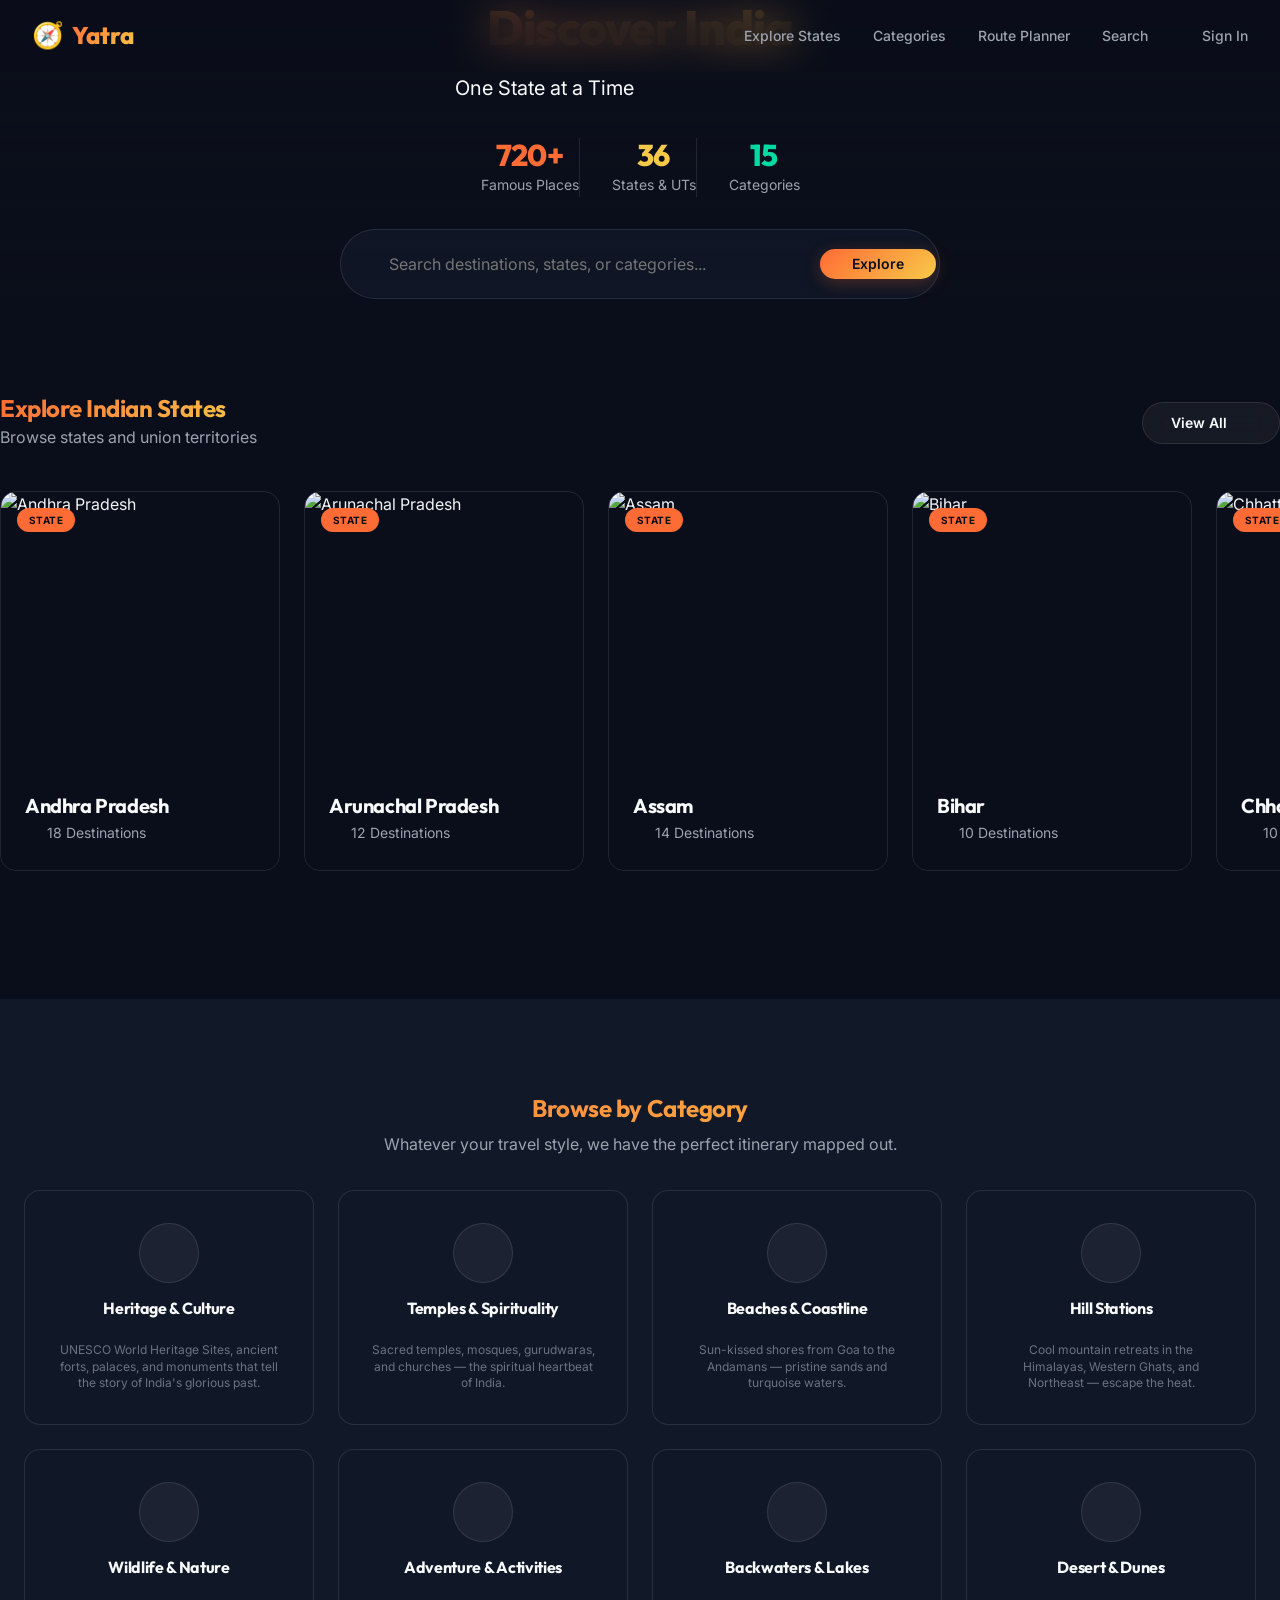
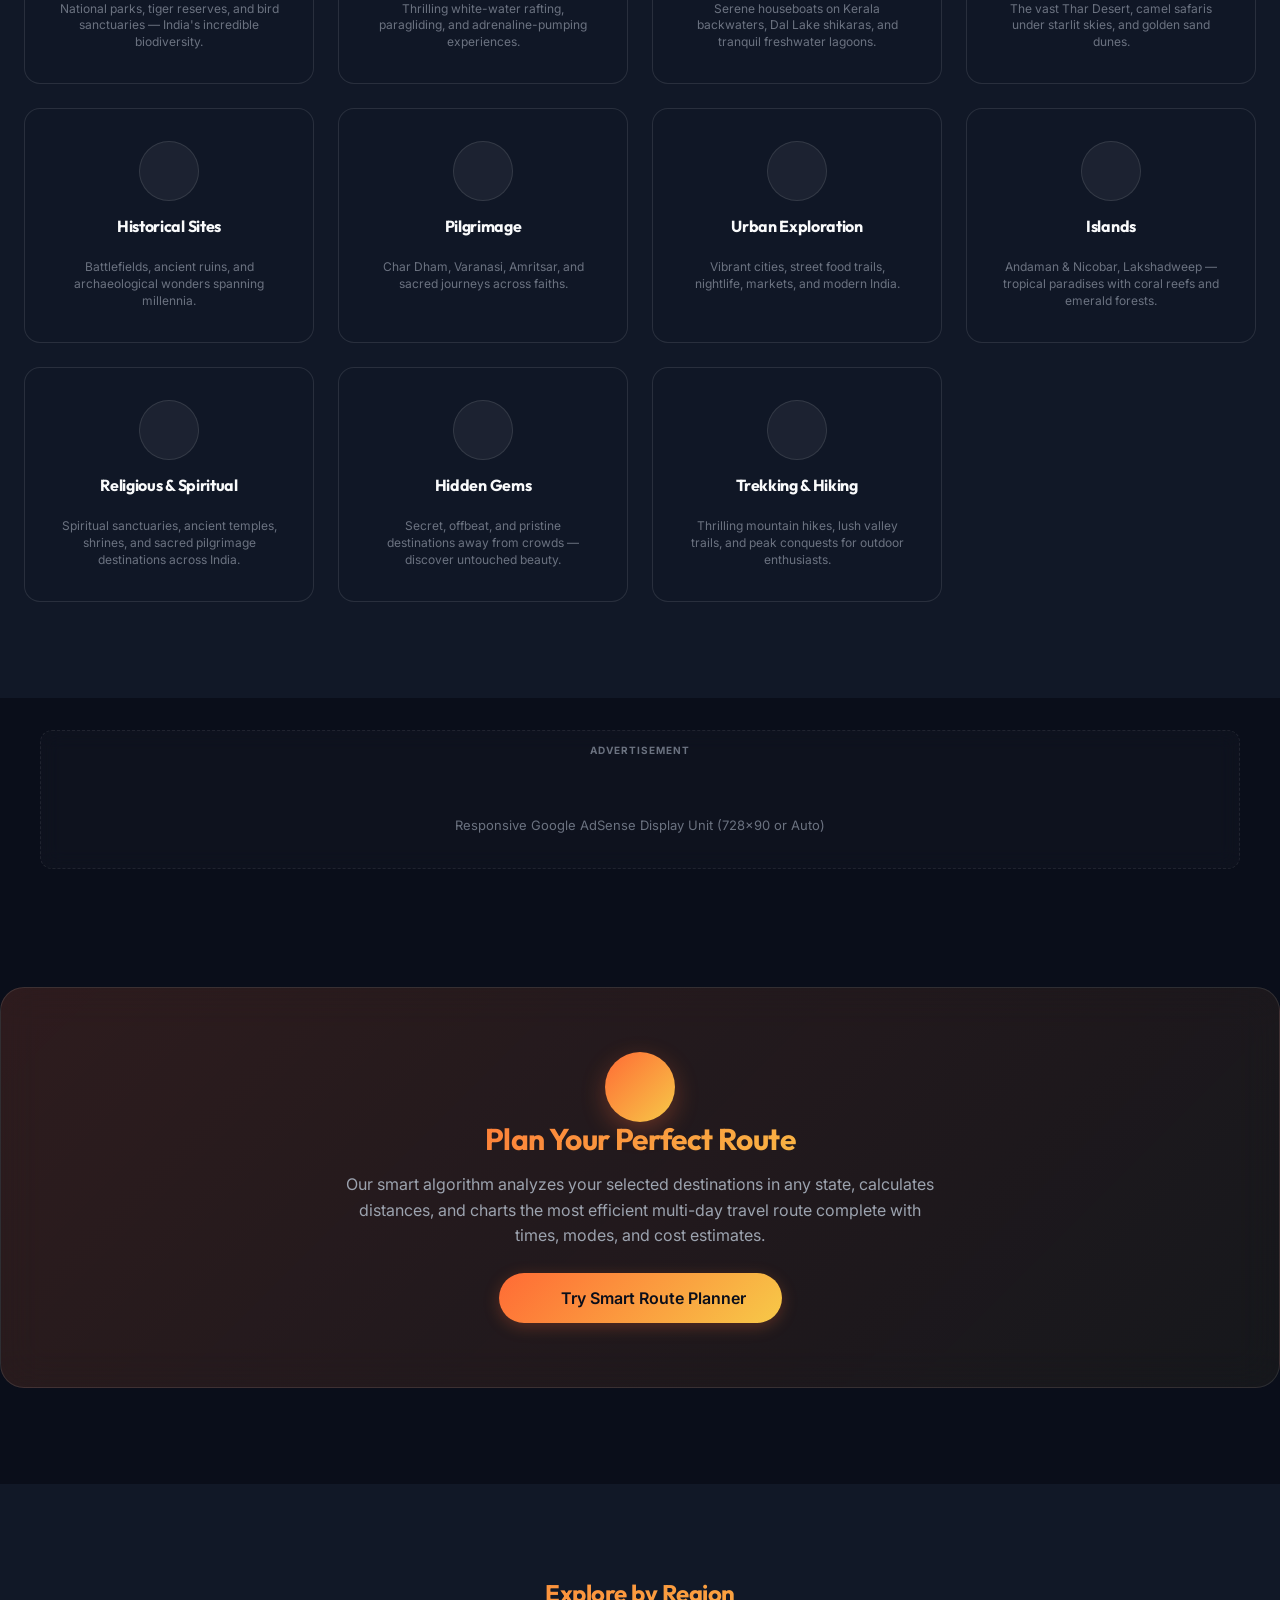
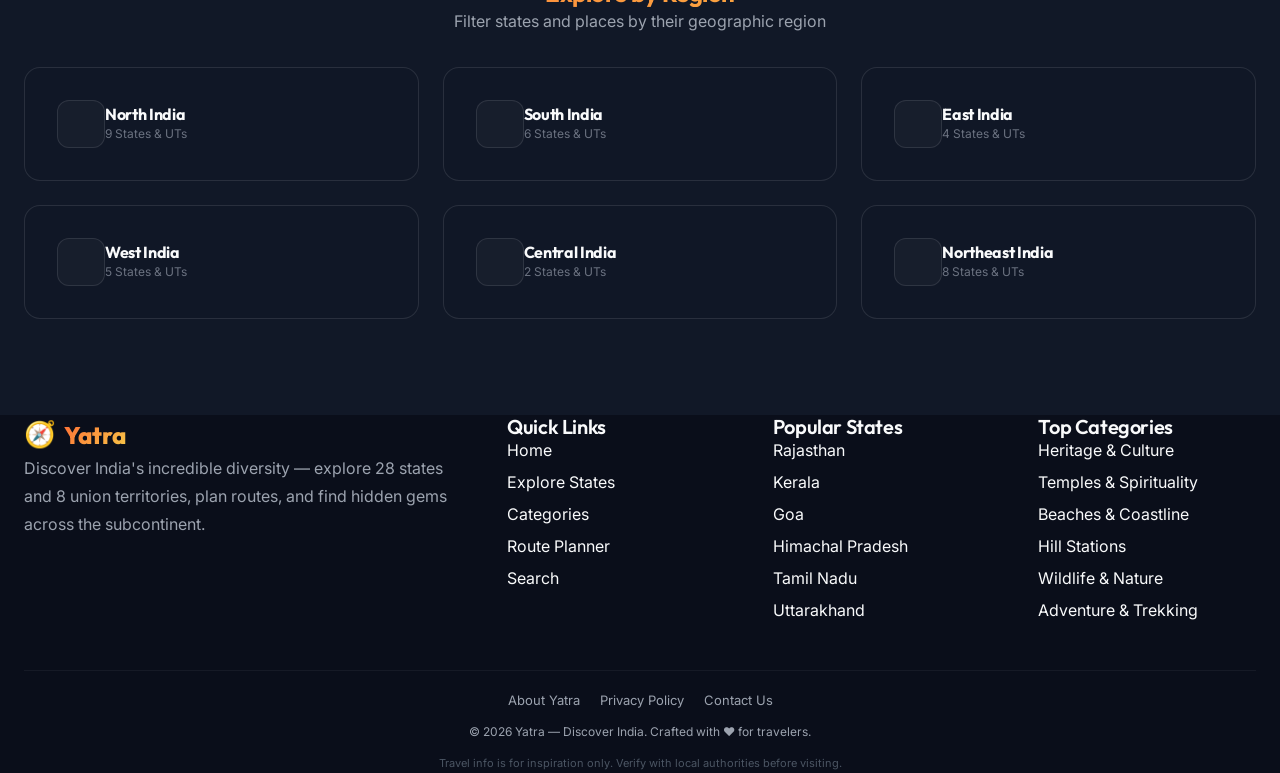
==== index.html @ 47e07868 "Initial commit with fully populated destinations and Pexels imagery" ====
<!DOCTYPE html>
<html lang="en">
<head>
  <meta charset="UTF-8">
  <meta name="viewport" content="width=device-width, initial-scale=1.0">

  <!-- ✅ Debug overlay REMOVED for production -->

  <title>Yatra — Discover India, One State at a Time | Travel & Route Planner</title>

  <meta name="description" content="Explore India's 28 states and 8 union territories. Discover heritage sites, hill stations, beaches, temples, and hidden gems. Plan routes and build your perfect Indian adventure with Yatra.">
  <meta name="keywords" content="India travel, Indian states, route planner, travel guide, heritage, temples, beaches, hill stations, Yatra">
  <meta name="author" content="Yatra">
  <meta name="theme-color" content="#0A0E1A">
  <meta name="robots" content="index, follow">

  <!-- ✅ Canonical link -->
  <link rel="canonical" href="https://yatra.in/">

  <meta property="og:type" content="website">
  <meta property="og:url" content="https://yatra.in/">
  <meta property="og:title" content="Yatra — Discover India, One State at a Time">
  <meta property="og:description" content="Your ultimate travel companion for exploring India.">
  <meta property="og:image" content="https://images.unsplash.com/photo-1524492412937-b28074a5d7da?w=1200&h=630&fit=crop">
  <meta property="og:locale" content="en_IN">

  <meta name="twitter:card" content="summary_large_image">
  <meta name="twitter:title" content="Yatra — Discover India, One State at a Time">
  <meta name="twitter:description" content="Your ultimate travel companion for exploring India.">

  <link rel="icon" type="image/svg+xml" href="data:image/svg+xml,<svg xmlns='http://www.w3.org/2000/svg' viewBox='0 0 100 100'><text y='.9em' font-size='90'>🧭</text></svg>">

  <link rel="preconnect" href="https://fonts.googleapis.com">
  <link rel="preconnect" href="https://fonts.gstatic.com" crossorigin>
  <link href="https://fonts.googleapis.com/css2?family=Inter:wght@300;400;500;600;700&family=Outfit:wght@300;400;500;600;700;800&display=swap" rel="stylesheet">

  <link rel="stylesheet" href="https://unpkg.com/leaflet@1.9.4/dist/leaflet.css"
        integrity="sha256-p4NxAoJBhIIN+hmNHrzRCf9tD/miZyoHS5obTRR9BMY=" crossorigin="">

  <link rel="stylesheet" href="css/index.css">

  <style>
    /* ✅ Fix missing gap-1 utility */
    .gap-1 { gap: 8px; }

    /* ✅ AdSense ad slot styles */
    .ad-slot {
      width: 100%;
      text-align: center;
      overflow: hidden;
      background: rgba(255, 255, 255, 0.02);
      border: 1px dashed rgba(255, 255, 255, 0.08);
      border-radius: 12px;
      padding: 12px 0;
      backdrop-filter: blur(10px);
      margin: var(--space-xl) auto;
      max-width: 1200px;
    }
    
    .ad-slot-label {
      font-size: 10px;
      font-weight: 700;
      color: var(--text-muted);
      text-transform: uppercase;
      letter-spacing: 0.1em;
      margin-bottom: 8px;
    }
  </style>

  <!-- ✅ GOOGLE ADSENSE
    Step 1: Get approved at https://www.google.com/adsense
    Step 2: Replace ca-pub-XXXXXXXXXXXXXXXX with your Publisher ID
    Step 3: Uncomment the line below
  -->
  <!-- <script async src="https://pagead2.googlesyndication.com/pagead/js/adsbygoogle.js?client=ca-pub-XXXXXXXXXXXXXXXX" crossorigin="anonymous"></script> -->

</head>
<body>

  <div id="app"></div>

  <script src="https://unpkg.com/leaflet@1.9.4/dist/leaflet.js"
          integrity="sha256-20nQCchB9co0qIjJZRGuk2/Z9VM+kNiyxNV1lvTlZBo=" crossorigin=""></script>
  <script src="https://unpkg.com/lucide@latest/dist/umd/lucide.js"></script>

  <script src="js/data/states.js"></script>
  <script src="js/data/categories.js"></script>
  <script src="js/data/places-south.js"></script>
  <script src="js/data/places-north.js"></script>
  <script src="js/data/places-east.js"></script>
  <script src="js/data/places-west.js"></script>
  <script src="js/data/places.js"></script>

  <script src="js/router.js"></script>
  <script src="js/auth.js"></script>
  <script src="js/pages/home.js"></script>
  <script src="js/pages/explore.js"></script>
  <script src="js/pages/state.js"></script>
  <script src="js/pages/place.js"></script>
  <script src="js/pages/routePlanner.js"></script>
  <script src="js/pages/categories.js"></script>
  <script src="js/pages/category.js"></script>
  <script src="js/pages/search.js"></script>
  <script src="js/pages/map.js"></script>
  <script src="js/pages/auth.js"></script>
  <script src="js/pages/wishlist.js"></script>
  <script src="js/app.js"></script>

  <!-- ✅ Auto lazy-load all SPA-rendered images -->
  <script>
    const lazyObserver = new MutationObserver(() => {
      document.querySelectorAll('img:not([loading])').forEach(img => {
        img.setAttribute('loading', 'lazy');
      });
    });
    lazyObserver.observe(document.body, { childList: true, subtree: true });
  </script>

</body>
</html>
---- css/index.css ----
/* ============================================================
   YATRA — Discover India | CSS Design System
   A comprehensive dark-theme design system with glassmorphism,
   saffron-gold gradients, and premium micro-animations.
   ============================================================ */

/* ===========================================
   1. CSS CUSTOM PROPERTIES / DESIGN TOKENS
   =========================================== */
:root {
  /* --- Color Palette --- */
  --bg-primary: #0A0E1A;
  --bg-secondary: #111827;
  --bg-tertiary: #1A1F35;
  --bg-card: rgba(17, 24, 39, 0.8);
  --bg-card-hover: rgba(17, 24, 39, 0.95);
  --bg-input: rgba(17, 24, 39, 0.6);

  --text-primary: #F9FAFB;
  --text-secondary: #9CA3AF;
  --text-muted: #6B7280;
  --text-inverse: #0A0E1A;

  /* Accent Colors */
  --accent-saffron: #FF6B35;
  --accent-gold: #F7C948;
  --accent-teal: #00D9A3;
  --accent-purple: #8B5CF6;
  --accent-coral: #FF6B6B;
  --accent-blue: #38BDF8;

  /* Gradients */
  --gradient-primary: linear-gradient(135deg, #FF6B35, #F7C948);
  --gradient-hero: linear-gradient(135deg, #0A0E1A 0%, #1A1F35 50%, #0F172A 100%);
  --gradient-card-overlay: linear-gradient(180deg, transparent 0%, rgba(10, 14, 26, 0.85) 100%);
  --gradient-teal: linear-gradient(135deg, #00D9A3, #38BDF8);
  --gradient-purple: linear-gradient(135deg, #8B5CF6, #FF6B6B);

  /* Glassmorphism */
  --glass-bg: rgba(255, 255, 255, 0.05);
  --glass-bg-strong: rgba(255, 255, 255, 0.08);
  --glass-border: rgba(255, 255, 255, 0.1);
  --glass-border-strong: rgba(255, 255, 255, 0.18);
  --glass-shadow: 0 8px 32px rgba(0, 0, 0, 0.3);
  --glass-shadow-lg: 0 16px 48px rgba(0, 0, 0, 0.4);

  /* --- Typography --- */
  --font-heading: 'Outfit', sans-serif;
  --font-body: 'Inter', sans-serif;
  --font-size-xs: 0.75rem;    /* 12px */
  --font-size-sm: 0.875rem;   /* 14px */
  --font-size-base: 1rem;     /* 16px */
  --font-size-lg: 1.125rem;   /* 18px */
  --font-size-xl: 1.25rem;    /* 20px */
  --font-size-2xl: 1.5rem;    /* 24px */
  --font-size-3xl: 1.875rem;  /* 30px */
  --font-size-4xl: 2.25rem;   /* 36px */
  --font-size-5xl: 3rem;      /* 48px */
  --font-size-6xl: 3.75rem;   /* 60px */
  --line-height-tight: 1.15;
  --line-height-normal: 1.5;
  --line-height-relaxed: 1.75;

  /* --- Spacing Scale --- */
  --space-xs: 0.25rem;   /* 4px */
  --space-sm: 0.5rem;    /* 8px */
  --space-md: 1rem;      /* 16px */
  --space-lg: 1.5rem;    /* 24px */
  --space-xl: 2rem;      /* 32px */
  --space-2xl: 3rem;     /* 48px */
  --space-3xl: 4rem;     /* 64px */
  --space-4xl: 6rem;     /* 96px */

  /* --- Border Radius --- */
  --radius-sm: 0.375rem;   /* 6px */
  --radius-md: 0.5rem;     /* 8px */
  --radius-lg: 0.75rem;    /* 12px */
  --radius-xl: 1rem;       /* 16px */
  --radius-2xl: 1.5rem;    /* 24px */
  --radius-full: 9999px;

  /* --- Transitions --- */
  --transition-fast: 0.2s ease;
  --transition-normal: 0.3s ease;
  --transition-slow: 0.5s ease;
  --transition-bounce: 0.4s cubic-bezier(0.34, 1.56, 0.64, 1);

  /* --- Z-index Scale --- */
  --z-base: 1;
  --z-dropdown: 100;
  --z-sticky: 200;
  --z-navbar: 500;
  --z-modal: 1000;
  --z-toast: 1500;

  /* --- Navbar --- */
  --navbar-height: 72px;
}


/* ===========================================
   2. GLOBAL RESET & BASE STYLES
   =========================================== */
*,
*::before,
*::after {
  margin: 0;
  padding: 0;
  box-sizing: border-box;
}

html {
  scroll-behavior: smooth;
  font-size: 16px;
  -webkit-text-size-adjust: 100%;
  -webkit-font-smoothing: antialiased;
  -moz-osx-font-smoothing: grayscale;
}

body {
  font-family: var(--font-body);
  font-size: var(--font-size-base);
  line-height: var(--line-height-normal);
  color: var(--text-primary);
  background: var(--bg-primary);
  min-height: 100vh;
  overflow-x: hidden;
}

/* Custom Scrollbar */
::-webkit-scrollbar {
  width: 8px;
  height: 8px;
}

::-webkit-scrollbar-track {
  background: var(--bg-primary);
}

::-webkit-scrollbar-thumb {
  background: rgba(255, 255, 255, 0.15);
  border-radius: var(--radius-full);
}

::-webkit-scrollbar-thumb:hover {
  background: rgba(255, 255, 255, 0.25);
}

/* Firefox scrollbar */
* {
  scrollbar-width: thin;
  scrollbar-color: rgba(255, 255, 255, 0.15) var(--bg-primary);
}

/* Selection */
::selection {
  background: rgba(255, 107, 53, 0.35);
  color: var(--text-primary);
}

img {
  max-width: 100%;
  height: auto;
  display: block;
}

a {
  color: inherit;
  text-decoration: none;
  transition: color var(--transition-fast);
}

ul, ol {
  list-style: none;
}

button {
  cursor: pointer;
  border: none;
  background: transparent;
  font-family: inherit;
  font-size: inherit;
  color: inherit;
}

input, select, textarea {
  font-family: inherit;
  font-size: inherit;
  color: inherit;
  outline: none;
}


/* ===========================================
   3. TYPOGRAPHY
   =========================================== */
h1, h2, h3, h4, h5, h6 {
  font-family: var(--font-heading);
  font-weight: 700;
  line-height: var(--line-height-tight);
  color: var(--text-primary);
  letter-spacing: -0.02em;
}

h1 {
  font-size: var(--font-size-5xl);
  font-weight: 800;
}

h2 {
  font-size: var(--font-size-4xl);
  font-weight: 700;
}

h3 {
  font-size: var(--font-size-2xl);
  font-weight: 600;
}

h4 {
  font-size: var(--font-size-xl);
  font-weight: 600;
}

h5 {
  font-size: var(--font-size-lg);
  font-weight: 500;
}

h6 {
  font-size: var(--font-size-base);
  font-weight: 500;
}

p {
  color: var(--text-secondary);
  line-height: var(--line-height-relaxed);
}

.text-gradient {
  background: var(--gradient-primary);
  -webkit-background-clip: text;
  -webkit-text-fill-color: transparent;
  background-clip: text;
}

.text-accent-saffron { color: var(--accent-saffron); }
.text-accent-gold    { color: var(--accent-gold); }
.text-accent-teal    { color: var(--accent-teal); }
.text-accent-purple  { color: var(--accent-purple); }
.text-accent-coral   { color: var(--accent-coral); }
.text-accent-blue    { color: var(--accent-blue); }

.section-title {
  font-size: var(--font-size-3xl);
  margin-bottom: var(--space-sm);
}

.section-subtitle {
  color: var(--text-muted);
  font-size: var(--font-size-lg);
  max-width: 560px;
}

.section-header {
  text-align: center;
  margin-bottom: var(--space-3xl);
}

.section-header .section-subtitle {
  margin: var(--space-sm) auto 0;
}


/* ===========================================
   4. LAYOUT UTILITIES
   =========================================== */
.container {
  width: 100%;
  max-width: 1280px;
  margin: 0 auto;
  padding: 0 var(--space-lg);
}

.container-narrow {
  max-width: 960px;
}

.container-wide {
  max-width: 1440px;
}

.section-padding {
  padding: var(--space-4xl) 0;
}

.section-padding-sm {
  padding: var(--space-2xl) 0;
}

/* Grid System */
.grid {
  display: grid;
  gap: var(--space-lg);
}

.grid-2 {
  display: grid;
  grid-template-columns: repeat(2, 1fr);
  gap: var(--space-lg);
}

.grid-3 {
  display: grid;
  grid-template-columns: repeat(3, 1fr);
  gap: var(--space-lg);
}

.grid-4 {
  display: grid;
  grid-template-columns: repeat(4, 1fr);
  gap: var(--space-lg);
}

/* Flex Utilities */
.flex { display: flex; }
.flex-center {
  display: flex;
  align-items: center;
  justify-content: center;
}

.flex-between {
  display: flex;
  align-items: center;
  justify-content: space-between;
}

.flex-col {
  display: flex;
  flex-direction: column;
}

.flex-wrap { flex-wrap: wrap; }
.gap-sm  { gap: var(--space-sm); }
.gap-md  { gap: var(--space-md); }
.gap-lg  { gap: var(--space-lg); }
.gap-xl  { gap: var(--space-xl); }


/* ===========================================
   5. NAVBAR
   =========================================== */
.navbar {
  position: fixed;
  top: 0;
  left: 0;
  right: 0;
  height: var(--navbar-height);
  z-index: var(--z-navbar);
  display: flex;
  align-items: center;
  padding: 0 var(--space-xl);
  background: rgba(10, 14, 26, 0.6);
  backdrop-filter: blur(20px);
  -webkit-backdrop-filter: blur(20px);
  border-bottom: 1px solid transparent;
  transition: background var(--transition-normal),
              border-color var(--transition-normal),
              box-shadow var(--transition-normal);
}

.navbar.nav-scrolled {
  background: rgba(10, 14, 26, 0.92);
  border-bottom: 1px solid var(--glass-border);
  box-shadow: 0 4px 20px rgba(0, 0, 0, 0.3);
}

.navbar-inner {
  display: flex;
  align-items: center;
  justify-content: space-between;
  width: 100%;
  max-width: 1280px;
  margin: 0 auto;
}

.navbar-logo {
  display: flex;
  align-items: center;
  gap: var(--space-sm);
  font-family: var(--font-heading);
  font-size: var(--font-size-2xl);
  font-weight: 800;
  cursor: pointer;
}

.navbar-logo .logo-text {
  background: var(--gradient-primary);
  -webkit-background-clip: text;
  -webkit-text-fill-color: transparent;
  background-clip: text;
}

.navbar-logo .logo-icon {
  font-size: 1.6rem;
}

.nav-links {
  display: flex;
  align-items: center;
  gap: var(--space-xl);
}

.nav-link {
  position: relative;
  font-size: var(--font-size-sm);
  font-weight: 500;
  color: var(--text-secondary);
  transition: color var(--transition-fast);
  padding: var(--space-xs) 0;
}

.nav-link::after {
  content: '';
  position: absolute;
  bottom: -2px;
  left: 0;
  width: 0;
  height: 2px;
  background: var(--gradient-primary);
  border-radius: var(--radius-full);
  transition: width var(--transition-normal);
}

.nav-link:hover,
.nav-link.active {
  color: var(--text-primary);
}

.nav-link:hover::after,
.nav-link.active::after {
  width: 100%;
}

.nav-cta {
  display: flex;
  align-items: center;
  gap: var(--space-sm);
}

/* Hamburger Menu */
.nav-hamburger {
  display: none;
  flex-direction: column;
  justify-content: center;
  gap: 5px;
  width: 28px;
  height: 28px;
  cursor: pointer;
  z-index: calc(var(--z-navbar) + 10);
}

.nav-hamburger span {
  display: block;
  width: 100%;
  height: 2px;
  background: var(--text-primary);
  border-radius: var(--radius-full);
  transition: transform var(--transition-normal),
              opacity var(--transition-fast);
}

.nav-hamburger.active span:nth-child(1) {
  transform: translateY(7px) rotate(45deg);
}

.nav-hamburger.active span:nth-child(2) {
  opacity: 0;
}

.nav-hamburger.active span:nth-child(3) {
  transform: translateY(-7px) rotate(-45deg);
}

/* Mobile Nav Overlay */
.nav-mobile-overlay {
  display: none;
  position: fixed;
  inset: 0;
  background: rgba(10, 14, 26, 0.96);
  backdrop-filter: blur(24px);
  -webkit-backdrop-filter: blur(24px);
  z-index: var(--z-navbar);
  flex-direction: column;
  align-items: center;
  justify-content: center;
  gap: var(--space-xl);
}

.nav-mobile-overlay.active {
  display: flex;
}

.nav-mobile-overlay .nav-link {
  font-size: var(--font-size-2xl);
  font-family: var(--font-heading);
  font-weight: 600;
}


/* ===========================================
   6. HERO SECTION
   =========================================== */
.hero {
  position: relative;
  min-height: 100vh;
  display: flex;
  align-items: center;
  justify-content: center;
  overflow: hidden;
  background: var(--gradient-hero);
}

.hero-bg {
  position: absolute;
  inset: 0;
  background-size: cover;
  background-position: center;
  background-repeat: no-repeat;
  z-index: 0;
  transition: transform 0.1s linear;
}

.hero-bg::after {
  content: '';
  position: absolute;
  inset: 0;
  background: linear-gradient(
    180deg,
    rgba(10, 14, 26, 0.5) 0%,
    rgba(10, 14, 26, 0.3) 40%,
    rgba(10, 14, 26, 0.7) 80%,
    rgba(10, 14, 26, 1) 100%
  );
  z-index: 1;
}

.hero-content {
  position: relative;
  z-index: 2;
  text-align: center;
  max-width: 800px;
  padding: 0 var(--space-lg);
}

.hero-tagline {
  display: inline-block;
  font-size: var(--font-size-sm);
  font-weight: 600;
  text-transform: uppercase;
  letter-spacing: 0.15em;
  color: var(--accent-gold);
  margin-bottom: var(--space-md);
  animation: fadeInUp 0.8s ease forwards;
}

.hero-title {
  font-size: clamp(2.5rem, 6vw, 4.5rem);
  font-weight: 800;
  line-height: 1.1;
  margin-bottom: var(--space-lg);
  animation: fadeInUp 0.8s ease 0.15s forwards;
  opacity: 0;
}

.hero-description {
  font-size: var(--font-size-lg);
  color: var(--text-secondary);
  max-width: 600px;
  margin: 0 auto var(--space-xl);
  line-height: var(--line-height-relaxed);
  animation: fadeInUp 0.8s ease 0.3s forwards;
  opacity: 0;
}

/* Hero Search Bar */
.hero-search {
  display: flex;
  align-items: center;
  max-width: 600px;
  margin: 0 auto var(--space-2xl);
  background: var(--glass-bg-strong);
  border: 1px solid var(--glass-border);
  border-radius: var(--radius-full);
  padding: var(--space-xs);
  backdrop-filter: blur(16px);
  -webkit-backdrop-filter: blur(16px);
  animation: fadeInUp 0.8s ease 0.45s forwards;
  opacity: 0;
  transition: border-color var(--transition-normal),
              box-shadow var(--transition-normal);
}

.hero-search:focus-within {
  border-color: var(--accent-saffron);
  box-shadow: 0 0 0 3px rgba(255, 107, 53, 0.15);
}

.hero-search input {
  flex: 1;
  background: transparent;
  border: none;
  padding: var(--space-md) var(--space-lg);
  color: var(--text-primary);
  font-size: var(--font-size-base);
}

.hero-search input::placeholder {
  color: var(--text-muted);
}

.hero-search .search-btn {
  display: flex;
  align-items: center;
  justify-content: center;
  width: 48px;
  height: 48px;
  border-radius: var(--radius-full);
  background: var(--gradient-primary);
  color: var(--text-inverse);
  flex-shrink: 0;
  transition: transform var(--transition-fast),
              box-shadow var(--transition-fast);
}

.hero-search .search-btn:hover {
  transform: scale(1.05);
  box-shadow: 0 4px 16px rgba(255, 107, 53, 0.4);
}

/* Hero Stats */
.hero-stats {
  display: flex;
  align-items: center;
  justify-content: center;
  gap: var(--space-2xl);
  animation: fadeInUp 0.8s ease 0.6s forwards;
  opacity: 0;
}

.hero-stat {
  text-align: center;
}

.hero-stat-value {
  font-family: var(--font-heading);
  font-size: var(--font-size-3xl);
  font-weight: 700;
  background: var(--gradient-primary);
  -webkit-background-clip: text;
  -webkit-text-fill-color: transparent;
  background-clip: text;
}

.hero-stat-label {
  font-size: var(--font-size-sm);
  color: var(--text-muted);
  margin-top: var(--space-xs);
}

.hero-stat + .hero-stat::before {
  content: '';
  display: none; /* divider handled by gap */
}

/* Floating particles / decorative elements */
.hero-decor {
  position: absolute;
  border-radius: var(--radius-full);
  background: var(--gradient-primary);
  opacity: 0.08;
  filter: blur(60px);
  pointer-events: none;
}

.hero-decor-1 {
  width: 400px;
  height: 400px;
  top: -100px;
  right: -100px;
  animation: float 8s ease-in-out infinite;
}

.hero-decor-2 {
  width: 300px;
  height: 300px;
  bottom: -50px;
  left: -80px;
  background: var(--gradient-teal);
  animation: float 10s ease-in-out infinite reverse;
}


/* ===========================================
   7. CARD STYLES
   =========================================== */

/* --- State Card (Large feature cards with image) --- */
.state-card {
  position: relative;
  border-radius: var(--radius-xl);
  overflow: hidden;
  aspect-ratio: 3 / 4;
  cursor: pointer;
  transition: transform var(--transition-normal),
              box-shadow var(--transition-normal);
}

.state-card:hover {
  transform: translateY(-8px);
  box-shadow: var(--glass-shadow-lg);
}

.state-card img {
  width: 100%;
  height: 100%;
  object-fit: cover;
  transition: transform var(--transition-slow);
}

.state-card:hover img {
  transform: scale(1.08);
}

.state-card-overlay {
  position: absolute;
  inset: 0;
  background: var(--gradient-card-overlay);
  display: flex;
  flex-direction: column;
  justify-content: flex-end;
  padding: var(--space-lg);
}

.state-card-title {
  font-family: var(--font-heading);
  font-size: var(--font-size-xl);
  font-weight: 700;
  margin-bottom: var(--space-xs);
}

.state-card-count {
  font-size: var(--font-size-sm);
  color: var(--text-secondary);
}

.state-card .badge {
  position: absolute;
  top: var(--space-md);
  left: var(--space-md);
}

/* --- Place Card (Compact info card) --- */
.place-card {
  background: var(--bg-card);
  border: 1px solid var(--glass-border);
  border-radius: var(--radius-xl);
  overflow: hidden;
  backdrop-filter: blur(20px);
  -webkit-backdrop-filter: blur(20px);
  transition: transform var(--transition-normal),
              box-shadow var(--transition-normal),
              background var(--transition-normal),
              border-color var(--transition-normal);
}

.place-card:hover {
  transform: translateY(-8px);
  box-shadow: var(--glass-shadow-lg);
  background: var(--bg-card-hover);
  border-color: var(--glass-border-strong);
}

.place-card-image {
  position: relative;
  aspect-ratio: 16 / 10;
  overflow: hidden;
}

.place-card-image img {
  width: 100%;
  height: 100%;
  object-fit: cover;
  transition: transform var(--transition-slow);
}

.place-card:hover .place-card-image img {
  transform: scale(1.06);
}

.place-card-image .badge {
  position: absolute;
  top: var(--space-sm);
  right: var(--space-sm);
}

.place-card-body {
  padding: var(--space-md) var(--space-lg);
}

.place-card-title {
  font-family: var(--font-heading);
  font-size: var(--font-size-lg);
  font-weight: 600;
  margin-bottom: var(--space-xs);
}

.place-card-location {
  display: flex;
  align-items: center;
  gap: var(--space-xs);
  font-size: var(--font-size-sm);
  color: var(--text-muted);
  margin-bottom: var(--space-sm);
}

.place-card-footer {
  display: flex;
  align-items: center;
  justify-content: space-between;
  padding: var(--space-sm) var(--space-lg) var(--space-md);
}

.place-card-rating {
  display: flex;
  align-items: center;
  gap: var(--space-xs);
  font-size: var(--font-size-sm);
  font-weight: 600;
  color: var(--accent-gold);
}

.place-card-meta {
  font-size: var(--font-size-xs);
  color: var(--text-muted);
}

/* --- Category Card --- */
.category-card {
  display: flex;
  flex-direction: column;
  align-items: center;
  gap: var(--space-md);
  padding: var(--space-xl);
  background: var(--glass-bg);
  border: 1px solid var(--glass-border);
  border-radius: var(--radius-xl);
  cursor: pointer;
  transition: transform var(--transition-normal),
              background var(--transition-normal),
              border-color var(--transition-normal),
              box-shadow var(--transition-normal);
}

.category-card:hover {
  transform: translateY(-8px);
  background: var(--glass-bg-strong);
  border-color: var(--glass-border-strong);
  box-shadow: var(--glass-shadow);
}

.category-card-icon {
  width: 56px;
  height: 56px;
  display: flex;
  align-items: center;
  justify-content: center;
  border-radius: var(--radius-lg);
  font-size: 1.5rem;
}

.category-card-icon.saffron { background: rgba(255, 107, 53, 0.12); color: var(--accent-saffron); }
.category-card-icon.teal    { background: rgba(0, 217, 163, 0.12); color: var(--accent-teal); }
.category-card-icon.purple  { background: rgba(139, 92, 246, 0.12); color: var(--accent-purple); }
.category-card-icon.coral   { background: rgba(255, 107, 107, 0.12); color: var(--accent-coral); }
.category-card-icon.blue    { background: rgba(56, 189, 248, 0.12); color: var(--accent-blue); }
.category-card-icon.gold    { background: rgba(247, 201, 72, 0.12); color: var(--accent-gold); }

.category-card-name {
  font-family: var(--font-heading);
  font-size: var(--font-size-base);
  font-weight: 600;
}

.category-card-count {
  font-size: var(--font-size-xs);
  color: var(--text-muted);
}

/* --- Feature Card (Glass) --- */
.feature-card {
  padding: var(--space-xl);
  background: var(--glass-bg);
  border: 1px solid var(--glass-border);
  border-radius: var(--radius-xl);
  backdrop-filter: blur(20px);
  -webkit-backdrop-filter: blur(20px);
  transition: transform var(--transition-normal),
              box-shadow var(--transition-normal),
              border-color var(--transition-normal);
}

.feature-card:hover {
  transform: translateY(-8px);
  box-shadow: var(--glass-shadow);
  border-color: var(--glass-border-strong);
}

.feature-card-icon {
  width: 48px;
  height: 48px;
  display: flex;
  align-items: center;
  justify-content: center;
  border-radius: var(--radius-lg);
  background: var(--gradient-primary);
  color: var(--text-inverse);
  margin-bottom: var(--space-md);
}

.feature-card-title {
  font-family: var(--font-heading);
  font-size: var(--font-size-lg);
  font-weight: 600;
  margin-bottom: var(--space-sm);
}

.feature-card-desc {
  font-size: var(--font-size-sm);
  color: var(--text-muted);
  line-height: var(--line-height-relaxed);
}


/* ===========================================
   8. BUTTON STYLES
   =========================================== */
.btn {
  display: inline-flex;
  align-items: center;
  justify-content: center;
  gap: var(--space-sm);
  padding: 0.75rem 1.75rem;
  font-family: var(--font-body);
  font-size: var(--font-size-sm);
  font-weight: 600;
  border-radius: var(--radius-full);
  cursor: pointer;
  transition: transform var(--transition-fast),
              box-shadow var(--transition-fast),
              background var(--transition-fast);
  white-space: nowrap;
  line-height: 1;
}

.btn:active {
  transform: scale(0.96);
}

.btn-primary {
  background: var(--gradient-primary);
  color: var(--text-inverse);
  border: none;
  box-shadow: 0 4px 16px rgba(255, 107, 53, 0.25);
}

.btn-primary:hover {
  box-shadow: 0 6px 24px rgba(255, 107, 53, 0.4);
  transform: translateY(-2px);
}

.btn-secondary {
  background: var(--glass-bg);
  color: var(--text-primary);
  border: 1px solid var(--glass-border);
  backdrop-filter: blur(12px);
  -webkit-backdrop-filter: blur(12px);
}

.btn-secondary:hover {
  background: var(--glass-bg-strong);
  border-color: var(--glass-border-strong);
  transform: translateY(-2px);
}

.btn-ghost {
  background: transparent;
  color: var(--text-secondary);
  border: none;
}

.btn-ghost:hover {
  color: var(--text-primary);
  background: var(--glass-bg);
}

.btn-icon {
  width: 44px;
  height: 44px;
  padding: 0;
  border-radius: var(--radius-full);
  background: var(--glass-bg);
  border: 1px solid var(--glass-border);
  color: var(--text-secondary);
  transition: all var(--transition-fast);
}

.btn-icon:hover {
  background: var(--glass-bg-strong);
  color: var(--text-primary);
  border-color: var(--glass-border-strong);
  transform: scale(1.08);
}

.btn-lg {
  padding: 1rem 2.25rem;
  font-size: var(--font-size-base);
}

.btn-sm {
  padding: 0.5rem 1.25rem;
  font-size: var(--font-size-xs);
}


/* ===========================================
   9. FORM ELEMENTS
   =========================================== */
.form-group {
  margin-bottom: var(--space-lg);
}

.form-label {
  display: block;
  font-size: var(--font-size-sm);
  font-weight: 500;
  color: var(--text-secondary);
  margin-bottom: var(--space-sm);
}

.form-input,
.form-select,
.form-textarea {
  width: 100%;
  padding: 0.75rem 1rem;
  background: var(--bg-input);
  border: 1px solid var(--glass-border);
  border-radius: var(--radius-md);
  color: var(--text-primary);
  transition: border-color var(--transition-fast),
              box-shadow var(--transition-fast);
}

.form-input:focus,
.form-select:focus,
.form-textarea:focus {
  border-color: var(--accent-saffron);
  box-shadow: 0 0 0 3px rgba(255, 107, 53, 0.1);
}

.form-input::placeholder,
.form-textarea::placeholder {
  color: var(--text-muted);
}

.form-select {
  appearance: none;
  background-image: url("data:image/svg+xml,%3Csvg xmlns='http://www.w3.org/2000/svg' width='12' height='12' fill='%239CA3AF' viewBox='0 0 16 16'%3E%3Cpath d='M8 11L3 6h10l-5 5z'/%3E%3C/svg%3E");
  background-repeat: no-repeat;
  background-position: right 1rem center;
  padding-right: 2.5rem;
}

.form-textarea {
  min-height: 120px;
  resize: vertical;
}

/* Search Input (Large) */
.search-input {
  display: flex;
  align-items: center;
  background: var(--bg-card);
  border: 1px solid var(--glass-border);
  border-radius: var(--radius-full);
  padding: var(--space-sm) var(--space-lg);
  gap: var(--space-sm);
  transition: border-color var(--transition-fast),
              box-shadow var(--transition-fast);
}

.search-input:focus-within {
  border-color: var(--accent-saffron);
  box-shadow: 0 0 0 3px rgba(255, 107, 53, 0.1);
}

.search-input input {
  flex: 1;
  background: transparent;
  border: none;
  padding: var(--space-sm) 0;
  color: var(--text-primary);
}

.search-input .search-icon {
  color: var(--text-muted);
  flex-shrink: 0;
}

/* Custom Checkbox */
.form-checkbox {
  display: flex;
  align-items: center;
  gap: var(--space-sm);
  cursor: pointer;
  font-size: var(--font-size-sm);
  color: var(--text-secondary);
}

.form-checkbox input[type="checkbox"] {
  appearance: none;
  width: 20px;
  height: 20px;
  border: 2px solid var(--glass-border-strong);
  border-radius: var(--radius-sm);
  background: var(--bg-input);
  cursor: pointer;
  position: relative;
  flex-shrink: 0;
  transition: all var(--transition-fast);
}

.form-checkbox input[type="checkbox"]:checked {
  background: var(--accent-saffron);
  border-color: var(--accent-saffron);
}

.form-checkbox input[type="checkbox"]:checked::after {
  content: '✓';
  position: absolute;
  top: 50%;
  left: 50%;
  transform: translate(-50%, -50%);
  color: white;
  font-size: 12px;
  font-weight: 700;
}

/* Custom Radio */
.form-radio {
  display: flex;
  align-items: center;
  gap: var(--space-sm);
  cursor: pointer;
  font-size: var(--font-size-sm);
  color: var(--text-secondary);
}

.form-radio input[type="radio"] {
  appearance: none;
  width: 20px;
  height: 20px;
  border: 2px solid var(--glass-border-strong);
  border-radius: var(--radius-full);
  background: var(--bg-input);
  cursor: pointer;
  position: relative;
  flex-shrink: 0;
  transition: all var(--transition-fast);
}

.form-radio input[type="radio"]:checked {
  border-color: var(--accent-saffron);
}

.form-radio input[type="radio"]:checked::after {
  content: '';
  position: absolute;
  top: 50%;
  left: 50%;
  transform: translate(-50%, -50%);
  width: 10px;
  height: 10px;
  background: var(--accent-saffron);
  border-radius: var(--radius-full);
}

/* Range Slider */
.form-range {
  width: 100%;
  appearance: none;
  height: 4px;
  background: var(--glass-border);
  border-radius: var(--radius-full);
  outline: none;
}

.form-range::-webkit-slider-thumb {
  appearance: none;
  width: 20px;
  height: 20px;
  background: var(--gradient-primary);
  border-radius: var(--radius-full);
  cursor: pointer;
  box-shadow: 0 2px 8px rgba(255, 107, 53, 0.3);
}

.form-range::-moz-range-thumb {
  width: 20px;
  height: 20px;
  background: var(--accent-saffron);
  border-radius: var(--radius-full);
  cursor: pointer;
  border: none;
  box-shadow: 0 2px 8px rgba(255, 107, 53, 0.3);
}


/* ===========================================
   10. MAP STYLES
   =========================================== */
.map-container {
  border-radius: var(--radius-xl);
  overflow: hidden;
  box-shadow: var(--glass-shadow);
  border: 1px solid var(--glass-border);
  height: 480px;
}

.map-container .leaflet-container {
  height: 100%;
  width: 100%;
  background: var(--bg-secondary);
}

.map-full-screen {
  border-radius: 0;
  height: 100vh;
  border: none;
}

/* Dark-themed Leaflet popups */
.leaflet-popup-content-wrapper {
  background: var(--bg-card) !important;
  color: var(--text-primary) !important;
  border-radius: var(--radius-lg) !important;
  border: 1px solid var(--glass-border) !important;
  box-shadow: var(--glass-shadow) !important;
  backdrop-filter: blur(20px);
  -webkit-backdrop-filter: blur(20px);
}

.leaflet-popup-content {
  margin: var(--space-md) !important;
  font-family: var(--font-body) !important;
  font-size: var(--font-size-sm) !important;
  line-height: var(--line-height-normal) !important;
}

.leaflet-popup-tip {
  background: var(--bg-card) !important;
  border: 1px solid var(--glass-border) !important;
}

.leaflet-popup-close-button {
  color: var(--text-muted) !important;
  font-size: 18px !important;
}

.leaflet-popup-close-button:hover {
  color: var(--text-primary) !important;
}

/* Custom map markers */
.custom-marker {
  width: 36px;
  height: 36px;
  border-radius: var(--radius-full);
  background: var(--gradient-primary);
  border: 3px solid var(--text-primary);
  box-shadow: 0 4px 12px rgba(0, 0, 0, 0.4);
  display: flex;
  align-items: center;
  justify-content: center;
  color: var(--text-inverse);
  font-weight: 700;
  font-size: var(--font-size-sm);
}

.custom-marker.active {
  transform: scale(1.2);
  box-shadow: 0 4px 20px rgba(255, 107, 53, 0.5);
}

/* Dark Leaflet controls */
.leaflet-control-zoom a {
  background: var(--bg-card) !important;
  color: var(--text-primary) !important;
  border-color: var(--glass-border) !important;
}

.leaflet-control-zoom a:hover {
  background: var(--bg-card-hover) !important;
}


/* ===========================================
   11. FILTER PANEL
   =========================================== */
.filter-panel {
  background: var(--bg-card);
  border: 1px solid var(--glass-border);
  border-radius: var(--radius-xl);
  padding: var(--space-lg);
  backdrop-filter: blur(20px);
  -webkit-backdrop-filter: blur(20px);
}

.filter-panel-title {
  font-family: var(--font-heading);
  font-size: var(--font-size-lg);
  font-weight: 600;
  margin-bottom: var(--space-lg);
  display: flex;
  align-items: center;
  justify-content: space-between;
}

.filter-group {
  padding: var(--space-md) 0;
  border-bottom: 1px solid var(--glass-border);
}

.filter-group:last-child {
  border-bottom: none;
}

.filter-group-header {
  display: flex;
  align-items: center;
  justify-content: space-between;
  cursor: pointer;
  font-weight: 500;
  font-size: var(--font-size-sm);
  color: var(--text-secondary);
  padding: var(--space-sm) 0;
}

.filter-group-header .chevron {
  transition: transform var(--transition-fast);
}

.filter-group.collapsed .chevron {
  transform: rotate(-90deg);
}

.filter-group.collapsed .filter-group-body {
  display: none;
}

.filter-group-body {
  padding-top: var(--space-sm);
  display: flex;
  flex-wrap: wrap;
  gap: var(--space-sm);
}

/* Filter Tags (pill toggles) */
.filter-tag {
  display: inline-flex;
  align-items: center;
  gap: var(--space-xs);
  padding: 0.4rem 0.9rem;
  font-size: var(--font-size-xs);
  font-weight: 500;
  color: var(--text-secondary);
  background: var(--glass-bg);
  border: 1px solid var(--glass-border);
  border-radius: var(--radius-full);
  cursor: pointer;
  transition: all var(--transition-fast);
}

.filter-tag:hover {
  border-color: var(--glass-border-strong);
  color: var(--text-primary);
}

.filter-tag.active {
  background: rgba(255, 107, 53, 0.15);
  border-color: var(--accent-saffron);
  color: var(--accent-saffron);
}

/* Filter clear button */
.filter-clear {
  font-size: var(--font-size-xs);
  color: var(--accent-saffron);
  cursor: pointer;
  transition: opacity var(--transition-fast);
}

.filter-clear:hover {
  opacity: 0.7;
}


/* ===========================================
   12. ROUTE PLANNER STYLES
   =========================================== */
.route-sidebar {
  background: var(--bg-card);
  border: 1px solid var(--glass-border);
  border-radius: var(--radius-xl);
  padding: var(--space-lg);
  backdrop-filter: blur(20px);
  -webkit-backdrop-filter: blur(20px);
  max-height: calc(100vh - var(--navbar-height) - var(--space-2xl));
  overflow-y: auto;
}

.route-stop {
  display: flex;
  align-items: flex-start;
  gap: var(--space-md);
  padding: var(--space-md);
  background: var(--glass-bg);
  border: 1px solid var(--glass-border);
  border-radius: var(--radius-lg);
  transition: border-color var(--transition-fast);
}

.route-stop:hover {
  border-color: var(--glass-border-strong);
}

.route-stop-number {
  width: 32px;
  height: 32px;
  display: flex;
  align-items: center;
  justify-content: center;
  border-radius: var(--radius-full);
  background: var(--gradient-primary);
  color: var(--text-inverse);
  font-weight: 700;
  font-size: var(--font-size-sm);
  flex-shrink: 0;
}

.route-stop-info {
  flex: 1;
  min-width: 0;
}

.route-stop-name {
  font-weight: 600;
  font-size: var(--font-size-base);
  margin-bottom: var(--space-xs);
}

.route-stop-meta {
  font-size: var(--font-size-xs);
  color: var(--text-muted);
}

/* Connecting line between stops */
.route-line {
  display: flex;
  align-items: center;
  justify-content: center;
  padding: var(--space-xs) 0;
  padding-left: 15px; /* center-align with stop number */
}

.route-line::before {
  content: '';
  width: 2px;
  height: 24px;
  border-left: 2px dashed var(--glass-border-strong);
}

/* Itinerary Day */
.itinerary-day {
  background: var(--glass-bg);
  border: 1px solid var(--glass-border);
  border-radius: var(--radius-xl);
  padding: var(--space-lg);
  margin-bottom: var(--space-md);
}

.itinerary-day-header {
  display: flex;
  align-items: center;
  gap: var(--space-md);
  margin-bottom: var(--space-md);
  padding-bottom: var(--space-md);
  border-bottom: 1px solid var(--glass-border);
}

.itinerary-day-number {
  font-family: var(--font-heading);
  font-size: var(--font-size-lg);
  font-weight: 700;
  background: var(--gradient-primary);
  -webkit-background-clip: text;
  -webkit-text-fill-color: transparent;
  background-clip: text;
}

.itinerary-day-title {
  font-weight: 600;
  font-size: var(--font-size-base);
}

/* Route Summary Stats */
.route-summary {
  display: flex;
  align-items: center;
  justify-content: space-around;
  padding: var(--space-lg);
  background: var(--glass-bg);
  border: 1px solid var(--glass-border);
  border-radius: var(--radius-xl);
  gap: var(--space-md);
}

.route-summary-item {
  text-align: center;
}

.route-summary-value {
  font-family: var(--font-heading);
  font-size: var(--font-size-xl);
  font-weight: 700;
  color: var(--accent-saffron);
}

.route-summary-label {
  font-size: var(--font-size-xs);
  color: var(--text-muted);
  margin-top: var(--space-xs);
}


/* ===========================================
   13. PLACE DETAIL STYLES
   =========================================== */
.place-hero {
  position: relative;
  width: 100%;
  height: 60vh;
  min-height: 400px;
  overflow: hidden;
  background-size: cover;
  background-position: center;
  background-repeat: no-repeat;
}

.place-hero img {
  width: 100%;
  height: 100%;
  object-fit: cover;
}

.place-hero-overlay {
  position: absolute;
  inset: 0;
  background: linear-gradient(
    180deg,
    rgba(10, 14, 26, 0.2) 0%,
    rgba(10, 14, 26, 0.8) 100%
  );
  display: flex;
  flex-direction: column;
  justify-content: flex-end;
  padding: var(--space-2xl) var(--space-xl);
}

.place-hero-title {
  font-size: var(--font-size-4xl);
  font-weight: 800;
  margin-bottom: var(--space-sm);
}

.place-hero-location {
  display: flex;
  align-items: center;
  gap: var(--space-sm);
  color: var(--text-secondary);
  font-size: var(--font-size-lg);
}

/* Info Grid */
.info-grid {
  display: grid;
  grid-template-columns: repeat(auto-fit, minmax(160px, 1fr));
  gap: var(--space-md);
  margin: var(--space-xl) 0;
}

.info-card {
  text-align: center;
  padding: var(--space-lg);
  background: var(--glass-bg);
  border: 1px solid var(--glass-border);
  border-radius: var(--radius-lg);
}

.info-card-icon {
  margin-bottom: var(--space-sm);
  color: var(--accent-saffron);
}

.info-card-value {
  font-family: var(--font-heading);
  font-size: var(--font-size-xl);
  font-weight: 700;
  margin-bottom: var(--space-xs);
}

.info-card-label {
  font-size: var(--font-size-xs);
  color: var(--text-muted);
}

/* Things To Do */
.things-to-do {
  list-style: none;
}

.things-to-do li {
  display: flex;
  align-items: center;
  gap: var(--space-md);
  padding: var(--space-md) 0;
  border-bottom: 1px solid var(--glass-border);
  color: var(--text-secondary);
  font-size: var(--font-size-sm);
}

.things-to-do li:last-child {
  border-bottom: none;
}

.things-to-do li .icon {
  color: var(--accent-teal);
  flex-shrink: 0;
}

/* Nearby Carousel */
.nearby-carousel {
  display: flex;
  gap: var(--space-md);
  overflow-x: auto;
  scroll-snap-type: x mandatory;
  -webkit-overflow-scrolling: touch;
  padding-bottom: var(--space-sm);
}

.nearby-carousel::-webkit-scrollbar {
  height: 4px;
}

.nearby-carousel > * {
  scroll-snap-align: start;
  flex-shrink: 0;
  width: 280px;
}

/* Tips Accordion */
.tips-accordion {
  border: 1px solid var(--glass-border);
  border-radius: var(--radius-lg);
  overflow: hidden;
}

.tips-accordion-item {
  border-bottom: 1px solid var(--glass-border);
}

.tips-accordion-item:last-child {
  border-bottom: none;
}

.tips-accordion-header {
  display: flex;
  align-items: center;
  justify-content: space-between;
  padding: var(--space-md) var(--space-lg);
  cursor: pointer;
  font-weight: 500;
  font-size: var(--font-size-sm);
  color: var(--text-primary);
  transition: background var(--transition-fast);
}

.tips-accordion-header:hover {
  background: var(--glass-bg);
}

.tips-accordion-header .chevron {
  transition: transform var(--transition-fast);
  color: var(--text-muted);
}

.tips-accordion-item.open .tips-accordion-header .chevron {
  transform: rotate(180deg);
}

.tips-accordion-body {
  max-height: 0;
  overflow: hidden;
  transition: max-height var(--transition-normal);
}

.tips-accordion-item.open .tips-accordion-body {
  max-height: 500px;
}

.tips-accordion-content {
  padding: 0 var(--space-lg) var(--space-lg);
  font-size: var(--font-size-sm);
  color: var(--text-secondary);
  line-height: var(--line-height-relaxed);
}


/* ===========================================
   14. FOOTER
   =========================================== */
.footer {
  background: var(--bg-secondary);
  border-top: 1px solid var(--glass-border);
  padding: var(--space-3xl) 0 var(--space-xl);
}

.footer-grid {
  display: grid;
  grid-template-columns: 2fr 1fr 1fr 1fr;
  gap: var(--space-2xl);
  margin-bottom: var(--space-2xl);
}

.footer-brand {
  max-width: 320px;
}

.footer-brand .navbar-logo {
  margin-bottom: var(--space-md);
}

.footer-brand-desc {
  font-size: var(--font-size-sm);
  color: var(--text-muted);
  line-height: var(--line-height-relaxed);
}

.footer-col-title {
  font-family: var(--font-heading);
  font-size: var(--font-size-sm);
  font-weight: 600;
  text-transform: uppercase;
  letter-spacing: 0.08em;
  color: var(--text-primary);
  margin-bottom: var(--space-lg);
}

.footer-links {
  display: flex;
  flex-direction: column;
  gap: var(--space-sm);
}

.footer-link {
  font-size: var(--font-size-sm);
  color: var(--text-muted);
  transition: color var(--transition-fast),
              padding-left var(--transition-fast);
}

.footer-link:hover {
  color: var(--accent-saffron);
  padding-left: var(--space-xs);
}

/* Newsletter Row */
.footer-newsletter {
  display: flex;
  gap: var(--space-sm);
  margin-top: var(--space-md);
}

.footer-newsletter input {
  flex: 1;
  padding: 0.6rem 1rem;
  background: var(--bg-input);
  border: 1px solid var(--glass-border);
  border-radius: var(--radius-md);
  color: var(--text-primary);
  font-size: var(--font-size-sm);
}

.footer-newsletter input::placeholder {
  color: var(--text-muted);
}

.footer-newsletter input:focus {
  border-color: var(--accent-saffron);
}

.footer-bottom {
  display: flex;
  align-items: center;
  justify-content: space-between;
  padding-top: var(--space-xl);
  border-top: 1px solid var(--glass-border);
  font-size: var(--font-size-xs);
  color: var(--text-muted);
}

.footer-social {
  display: flex;
  gap: var(--space-md);
}

.footer-social a {
  color: var(--text-muted);
  transition: color var(--transition-fast),
              transform var(--transition-fast);
}

.footer-social a:hover {
  color: var(--accent-saffron);
  transform: translateY(-2px);
}


/* ===========================================
   15. BADGE & TAG STYLES
   =========================================== */
.badge {
  display: inline-flex;
  align-items: center;
  gap: var(--space-xs);
  padding: 0.3rem 0.75rem;
  font-size: var(--font-size-xs);
  font-weight: 600;
  border-radius: var(--radius-full);
  text-transform: uppercase;
  letter-spacing: 0.04em;
}

.badge-saffron  { background: rgba(255, 107, 53, 0.15); color: var(--accent-saffron); }
.badge-teal     { background: rgba(0, 217, 163, 0.15); color: var(--accent-teal); }
.badge-purple   { background: rgba(139, 92, 246, 0.15); color: var(--accent-purple); }
.badge-coral    { background: rgba(255, 107, 107, 0.15); color: var(--accent-coral); }
.badge-gold     { background: rgba(247, 201, 72, 0.15); color: var(--accent-gold); }
.badge-blue     { background: rgba(56, 189, 248, 0.15); color: var(--accent-blue); }

/* Rating Stars */
.rating-stars {
  display: flex;
  align-items: center;
  gap: 2px;
}

.rating-star {
  color: var(--accent-gold);
  font-size: var(--font-size-sm);
}

.rating-star.empty {
  color: var(--text-muted);
  opacity: 0.3;
}

/* Tag Pills */
.tag-pill {
  display: inline-flex;
  align-items: center;
  gap: var(--space-xs);
  padding: 0.35rem 0.85rem;
  font-size: var(--font-size-xs);
  font-weight: 500;
  color: var(--text-secondary);
  background: var(--glass-bg);
  border: 1px solid var(--glass-border);
  border-radius: var(--radius-full);
  transition: all var(--transition-fast);
}

.tag-pill:hover {
  background: var(--glass-bg-strong);
  border-color: var(--glass-border-strong);
  color: var(--text-primary);
}

.tag-pill.active {
  background: rgba(255, 107, 53, 0.12);
  border-color: var(--accent-saffron);
  color: var(--accent-saffron);
}


/* ===========================================
   16. ANIMATION KEYFRAMES
   =========================================== */
@keyframes fadeInUp {
  from {
    opacity: 0;
    transform: translateY(24px);
  }
  to {
    opacity: 1;
    transform: translateY(0);
  }
}

@keyframes fadeIn {
  from { opacity: 0; }
  to   { opacity: 1; }
}

@keyframes slideInLeft {
  from {
    opacity: 0;
    transform: translateX(-32px);
  }
  to {
    opacity: 1;
    transform: translateX(0);
  }
}

@keyframes slideInRight {
  from {
    opacity: 0;
    transform: translateX(32px);
  }
  to {
    opacity: 1;
    transform: translateX(0);
  }
}

@keyframes shimmer {
  0%   { background-position: -200% 0; }
  100% { background-position: 200% 0; }
}

@keyframes pulse {
  0%, 100% { opacity: 1; }
  50%      { opacity: 0.5; }
}

@keyframes float {
  0%, 100% { transform: translateY(0); }
  50%      { transform: translateY(-16px); }
}

@keyframes spin {
  0%   { transform: rotate(0deg); }
  100% { transform: rotate(360deg); }
}

@keyframes scaleIn {
  from {
    opacity: 0;
    transform: scale(0.9);
  }
  to {
    opacity: 1;
    transform: scale(1);
  }
}

/* Scroll-triggered animation helper */
.animate-on-scroll {
  opacity: 0;
  transform: translateY(24px);
  transition: opacity 0.6s ease, transform 0.6s ease;
}

.animate-on-scroll.visible {
  opacity: 1;
  transform: translateY(0);
}

/* Staggered delay helpers */
.delay-1 { transition-delay: 0.1s !important; animation-delay: 0.1s; }
.delay-2 { transition-delay: 0.2s !important; animation-delay: 0.2s; }
.delay-3 { transition-delay: 0.3s !important; animation-delay: 0.3s; }
.delay-4 { transition-delay: 0.4s !important; animation-delay: 0.4s; }
.delay-5 { transition-delay: 0.5s !important; animation-delay: 0.5s; }


/* ===========================================
   17. LOADING STATES
   =========================================== */

/* Skeleton Shimmer */
.skeleton {
  background: linear-gradient(
    90deg,
    var(--glass-bg) 25%,
    var(--glass-bg-strong) 50%,
    var(--glass-bg) 75%
  );
  background-size: 200% 100%;
  animation: shimmer 1.5s ease-in-out infinite;
  border-radius: var(--radius-md);
}

.skeleton-card {
  border-radius: var(--radius-xl);
  aspect-ratio: 3 / 4;
}

.skeleton-text {
  height: 1em;
  margin-bottom: var(--space-sm);
  border-radius: var(--radius-sm);
}

.skeleton-text.short { width: 60%; }
.skeleton-text.medium { width: 80%; }
.skeleton-text.full { width: 100%; }

.skeleton-avatar {
  width: 48px;
  height: 48px;
  border-radius: var(--radius-full);
}

.skeleton-image {
  width: 100%;
  aspect-ratio: 16 / 10;
  border-radius: var(--radius-lg);
}

/* Spinner */
.spinner {
  width: 36px;
  height: 36px;
  border: 3px solid var(--glass-border);
  border-top-color: var(--accent-saffron);
  border-radius: var(--radius-full);
  animation: spin 0.8s linear infinite;
}

.spinner-sm {
  width: 20px;
  height: 20px;
  border-width: 2px;
}

.spinner-lg {
  width: 56px;
  height: 56px;
  border-width: 4px;
}

/* Loading Overlay */
.loading-overlay {
  position: fixed;
  inset: 0;
  display: flex;
  align-items: center;
  justify-content: center;
  background: rgba(10, 14, 26, 0.8);
  backdrop-filter: blur(8px);
  z-index: var(--z-modal);
}


/* ===========================================
   18. PAGE TRANSITIONS
   =========================================== */
.page-transition-enter {
  opacity: 0;
  transform: translateY(12px);
}

.page-transition-active {
  opacity: 1;
  transform: translateY(0);
  transition: opacity 0.35s ease, transform 0.35s ease;
}

.page-transition-exit {
  opacity: 0;
  transition: opacity 0.2s ease;
}

#app {
  min-height: 100vh;
}

/* Page wrapper used by each page */
.page {
  padding-top: var(--navbar-height);
  min-height: 100vh;
}

.page-content {
  animation: fadeIn 0.4s ease;
}


/* ===========================================
   19. 404 / ERROR PAGE
   =========================================== */
.error-page {
  display: flex;
  flex-direction: column;
  align-items: center;
  justify-content: center;
  min-height: 80vh;
  text-align: center;
  padding: var(--space-xl);
}

.error-code {
  font-family: var(--font-heading);
  font-size: 8rem;
  font-weight: 800;
  background: var(--gradient-primary);
  -webkit-background-clip: text;
  -webkit-text-fill-color: transparent;
  background-clip: text;
  line-height: 1;
  margin-bottom: var(--space-md);
}

.error-message {
  font-size: var(--font-size-xl);
  color: var(--text-secondary);
  margin-bottom: var(--space-xl);
  max-width: 480px;
}


/* ===========================================
   20. RESPONSIVE MEDIA QUERIES
   =========================================== */

/* ---- Mobile (< 768px) ---- */
@media (max-width: 767px) {
  :root {
    --navbar-height: 60px;
  }

  h1 { font-size: var(--font-size-3xl); }
  h2 { font-size: var(--font-size-2xl); }
  h3 { font-size: var(--font-size-xl); }

  .container {
    padding: 0 var(--space-md);
  }

  .section-padding {
    padding: var(--space-2xl) 0;
  }

  /* Grids collapse to single column */
  .grid-2,
  .grid-3,
  .grid-4 {
    grid-template-columns: 1fr;
  }

  /* Navbar */
  .nav-links { display: none; }
  .nav-cta   { display: none; }
  .nav-hamburger { display: flex; }

  .navbar {
    padding: 0 var(--space-md);
  }

  /* Hero */
  .hero { min-height: 90vh; }

  .hero-title {
    font-size: var(--font-size-3xl);
  }

  .hero-description {
    font-size: var(--font-size-base);
  }

  .hero-stats {
    flex-direction: column;
    gap: var(--space-md);
  }

  .hero-stat-value {
    font-size: var(--font-size-2xl);
  }

  .hero-search {
    flex-direction: row;
  }

  /* Cards */
  .state-card {
    aspect-ratio: 4 / 3;
  }

  /* Footer */
  .footer-grid {
    grid-template-columns: 1fr;
    gap: var(--space-xl);
  }

  .footer-bottom {
    flex-direction: column;
    gap: var(--space-md);
    text-align: center;
  }

  /* Place Detail */
  .place-hero {
    height: 40vh;
    min-height: 280px;
  }

  .place-hero-title {
    font-size: var(--font-size-2xl);
  }

  /* Route Summary */
  .route-summary {
    flex-wrap: wrap;
  }

  /* Filter Panel — full-screen overlay on mobile */
  .filter-panel-mobile {
    position: fixed;
    inset: 0;
    z-index: var(--z-modal);
    border-radius: 0;
    overflow-y: auto;
  }

  /* Error page */
  .error-code {
    font-size: 5rem;
  }
}

/* ---- Tablet (768px – 1024px) ---- */
@media (min-width: 768px) and (max-width: 1024px) {
  .grid-3 {
    grid-template-columns: repeat(2, 1fr);
  }

  .grid-4 {
    grid-template-columns: repeat(2, 1fr);
  }

  .footer-grid {
    grid-template-columns: repeat(2, 1fr);
  }

  .hero-title {
    font-size: var(--font-size-4xl);
  }

  .info-grid {
    grid-template-columns: repeat(2, 1fr);
  }
}

/* ---- Desktop (> 1024px) ---- */
@media (min-width: 1025px) {
  .nav-hamburger { display: none; }
}

/* ---- Large screens (> 1440px) ---- */
@media (min-width: 1441px) {
  .container {
    max-width: 1400px;
  }

  .container-wide {
    max-width: 1600px;
  }

  h1 { font-size: var(--font-size-6xl); }
}


/* ===========================================
   21. UTILITY CLASSES
   =========================================== */
.hidden     { display: none !important; }
.visible    { display: block !important; }
.invisible  { visibility: hidden; }

.sr-only {
  position: absolute;
  width: 1px;
  height: 1px;
  padding: 0;
  margin: -1px;
  overflow: hidden;
  clip: rect(0, 0, 0, 0);
  white-space: nowrap;
  border: 0;
}

/* Margin Bottom */
.mb-0 { margin-bottom: 0; }
.mb-1 { margin-bottom: var(--space-xs); }
.mb-2 { margin-bottom: var(--space-sm); }
.mb-3 { margin-bottom: var(--space-md); }
.mb-4 { margin-bottom: var(--space-lg); }
.mb-5 { margin-bottom: var(--space-xl); }

/* Margin Top */
.mt-0 { margin-top: 0; }
.mt-1 { margin-top: var(--space-xs); }
.mt-2 { margin-top: var(--space-sm); }
.mt-3 { margin-top: var(--space-md); }
.mt-4 { margin-top: var(--space-lg); }
.mt-5 { margin-top: var(--space-xl); }

/* Padding */
.p-0  { padding: 0; }
.p-1  { padding: var(--space-xs); }
.p-2  { padding: var(--space-sm); }
.p-3  { padding: var(--space-md); }
.p-4  { padding: var(--space-lg); }
.p-5  { padding: var(--space-xl); }

/* Text Alignment */
.text-center { text-align: center; }
.text-left   { text-align: left; }
.text-right  { text-align: right; }

/* Sizing */
.w-full  { width: 100%; }
.h-full  { height: 100%; }
.w-auto  { width: auto; }

/* Overflow */
.overflow-hidden  { overflow: hidden; }
.overflow-auto    { overflow: auto; }

/* Positioning */
.relative { position: relative; }
.absolute { position: absolute; }
.fixed    { position: fixed; }
.sticky   { position: sticky; }

/* Opacity */
.opacity-0   { opacity: 0; }
.opacity-50  { opacity: 0.5; }
.opacity-100 { opacity: 1; }

/* Pointer Events */
.pointer-events-none { pointer-events: none; }

/* Cursor */
.cursor-pointer { cursor: pointer; }

/* Border */
.border-glass {
  border: 1px solid var(--glass-border);
}

/* Backdrop blur utility */
.backdrop-blur {
  backdrop-filter: blur(20px);
  -webkit-backdrop-filter: blur(20px);
}

/* Truncate text */
.truncate {
  overflow: hidden;
  text-overflow: ellipsis;
  white-space: nowrap;
}

.line-clamp-2 {
  display: -webkit-box;
  -webkit-line-clamp: 2;
  -webkit-box-orient: vertical;
  overflow: hidden;
}

.line-clamp-3 {
  display: -webkit-box;
  -webkit-line-clamp: 3;
  -webkit-box-orient: vertical;
  overflow: hidden;
}


/* ===========================================
   22. PRINT STYLES
   =========================================== */
@media print {
  *,
  *::before,
  *::after {
    background: white !important;
    color: black !important;
    box-shadow: none !important;
    text-shadow: none !important;
  }

  body {
    font-size: 12pt;
    line-height: 1.5;
  }

  .navbar,
  .footer,
  .hero-search,
  .filter-panel,
  .btn,
  .nav-hamburger,
  .hero-decor {
    display: none !important;
  }

  .page {
    padding-top: 0;
  }

  .container {
    max-width: 100%;
    padding: 0;
  }

  h1, h2, h3, h4, h5, h6 {
    page-break-after: avoid;
    font-family: serif;
  }

  img {
    max-width: 100% !important;
    page-break-inside: avoid;
  }

  .itinerary-day {
    page-break-inside: avoid;
    border: 1px solid #ccc !important;
    padding: 16px !important;
    margin-bottom: 16px !important;
  }

  .route-summary {
    border: 1px solid #ccc !important;
    padding: 12px !important;
  }

  a[href]::after {
    content: " (" attr(href) ")";
    font-size: 0.8em;
    color: #666 !important;
  }
}


/* ===========================================
   23. TOAST / NOTIFICATION
   =========================================== */
.toast-container {
  position: fixed;
  bottom: var(--space-xl);
  right: var(--space-xl);
  z-index: var(--z-toast);
  display: flex;
  flex-direction: column;
  gap: var(--space-sm);
}

.toast {
  display: flex;
  align-items: center;
  gap: var(--space-md);
  padding: var(--space-md) var(--space-lg);
  background: var(--bg-card);
  border: 1px solid var(--glass-border);
  border-radius: var(--radius-lg);
  backdrop-filter: blur(20px);
  -webkit-backdrop-filter: blur(20px);
  box-shadow: var(--glass-shadow-lg);
  animation: slideInRight 0.3s ease;
  font-size: var(--font-size-sm);
  max-width: 360px;
}

.toast-success { border-left: 3px solid var(--accent-teal); }
.toast-error   { border-left: 3px solid var(--accent-coral); }
.toast-info    { border-left: 3px solid var(--accent-blue); }

.toast-close {
  margin-left: auto;
  cursor: pointer;
  color: var(--text-muted);
  transition: color var(--transition-fast);
}

.toast-close:hover {
  color: var(--text-primary);
}


/* ===========================================
   24. MODAL / OVERLAY
   =========================================== */
.modal-overlay {
  position: fixed;
  inset: 0;
  background: rgba(10, 14, 26, 0.75);
  backdrop-filter: blur(8px);
  -webkit-backdrop-filter: blur(8px);
  z-index: var(--z-modal);
  display: flex;
  align-items: center;
  justify-content: center;
  animation: fadeIn 0.25s ease;
}

.modal {
  width: 90%;
  max-width: 560px;
  max-height: 85vh;
  background: var(--bg-secondary);
  border: 1px solid var(--glass-border);
  border-radius: var(--radius-xl);
  overflow-y: auto;
  animation: scaleIn 0.3s ease;
}

.modal-header {
  display: flex;
  align-items: center;
  justify-content: space-between;
  padding: var(--space-lg);
  border-bottom: 1px solid var(--glass-border);
}

.modal-title {
  font-family: var(--font-heading);
  font-size: var(--font-size-lg);
  font-weight: 600;
}

.modal-body {
  padding: var(--space-lg);
}

.modal-footer {
  display: flex;
  align-items: center;
  justify-content: flex-end;
  gap: var(--space-sm);
  padding: var(--space-md) var(--space-lg);
  border-top: 1px solid var(--glass-border);
}


/* ===========================================
   25. SCROLL-TO-TOP BUTTON
   =========================================== */
.scroll-top-btn {
  position: fixed;
  bottom: var(--space-xl);
  right: var(--space-xl);
  width: 44px;
  height: 44px;
  display: flex;
  align-items: center;
  justify-content: center;
  background: var(--gradient-primary);
  color: var(--text-inverse);
  border-radius: var(--radius-full);
  box-shadow: 0 4px 16px rgba(255, 107, 53, 0.3);
  cursor: pointer;
  opacity: 0;
  visibility: hidden;
  transform: translateY(12px);
  transition: opacity var(--transition-normal),
              visibility var(--transition-normal),
              transform var(--transition-normal);
  z-index: var(--z-sticky);
}

.scroll-top-btn.visible {
  opacity: 1;
  visibility: visible;
  transform: translateY(0);
}

.scroll-top-btn:hover {
  box-shadow: 0 6px 24px rgba(255, 107, 53, 0.5);
  transform: translateY(-3px);
}
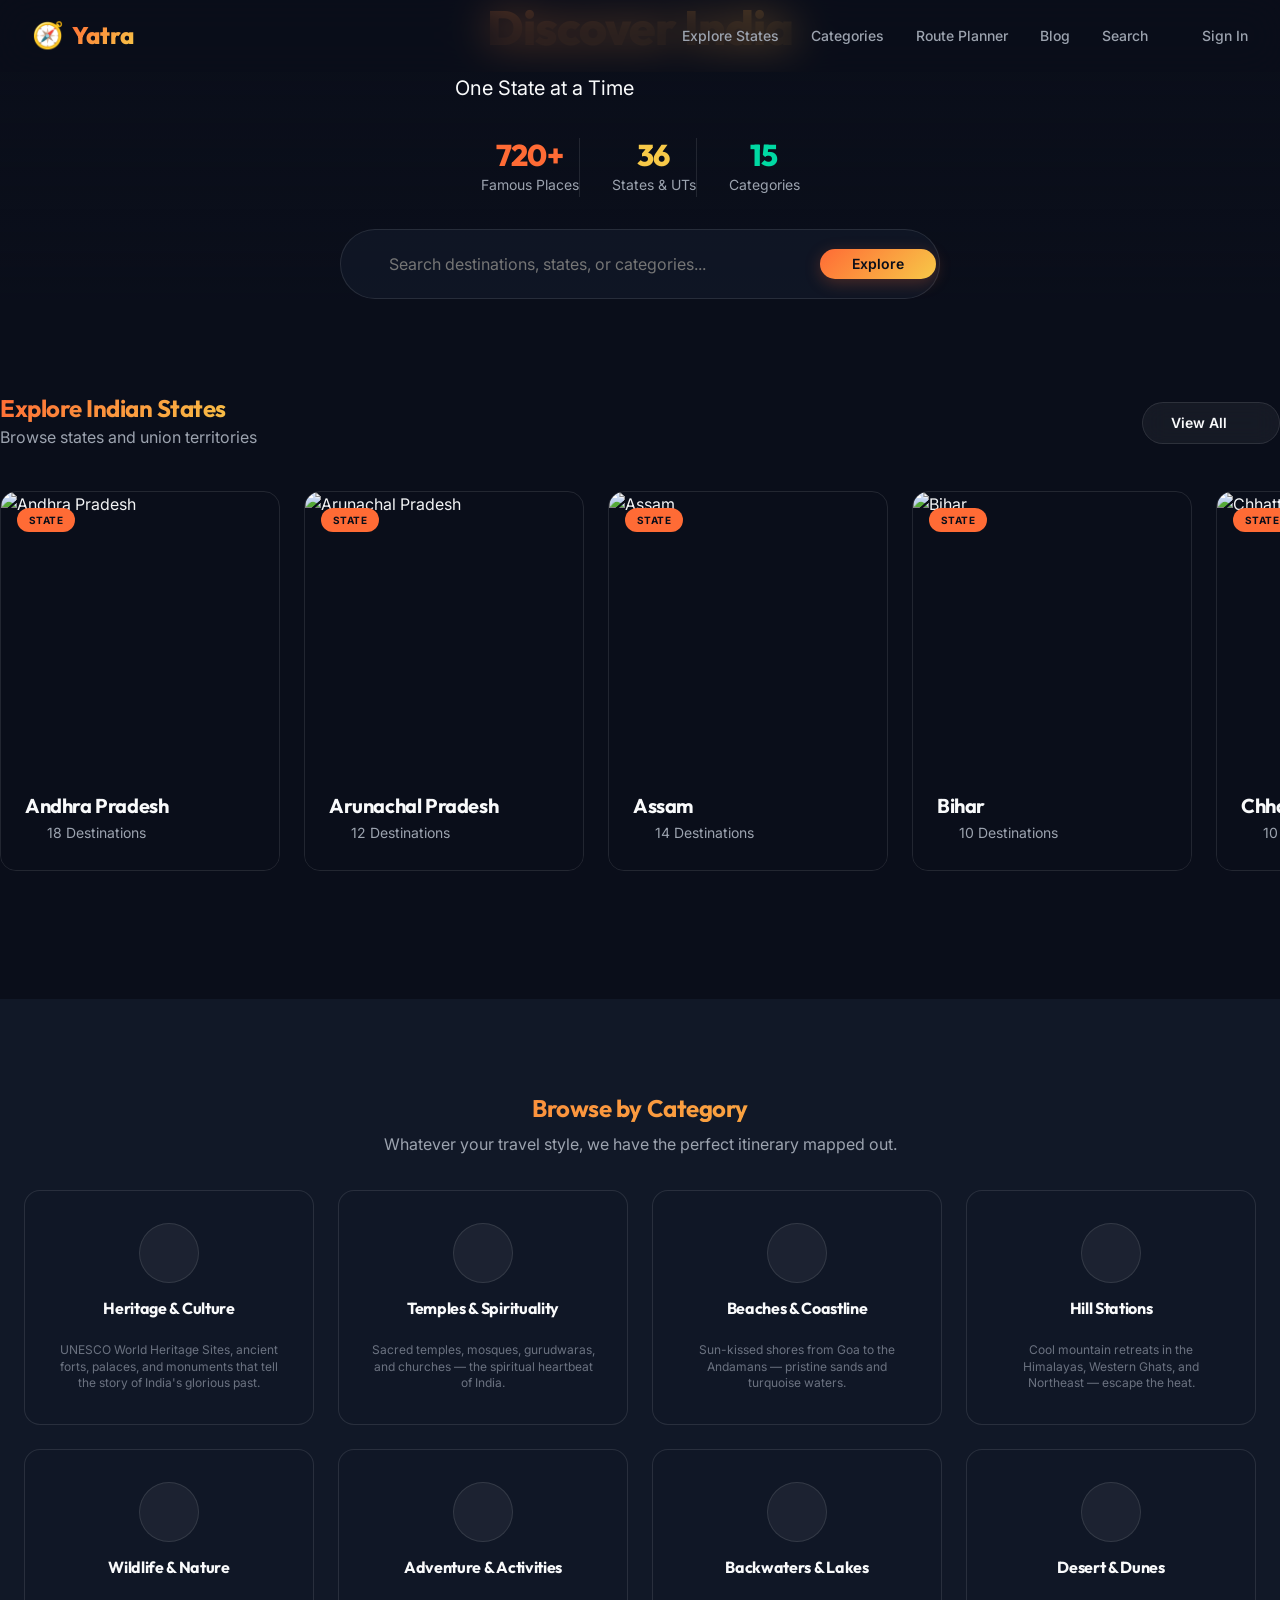
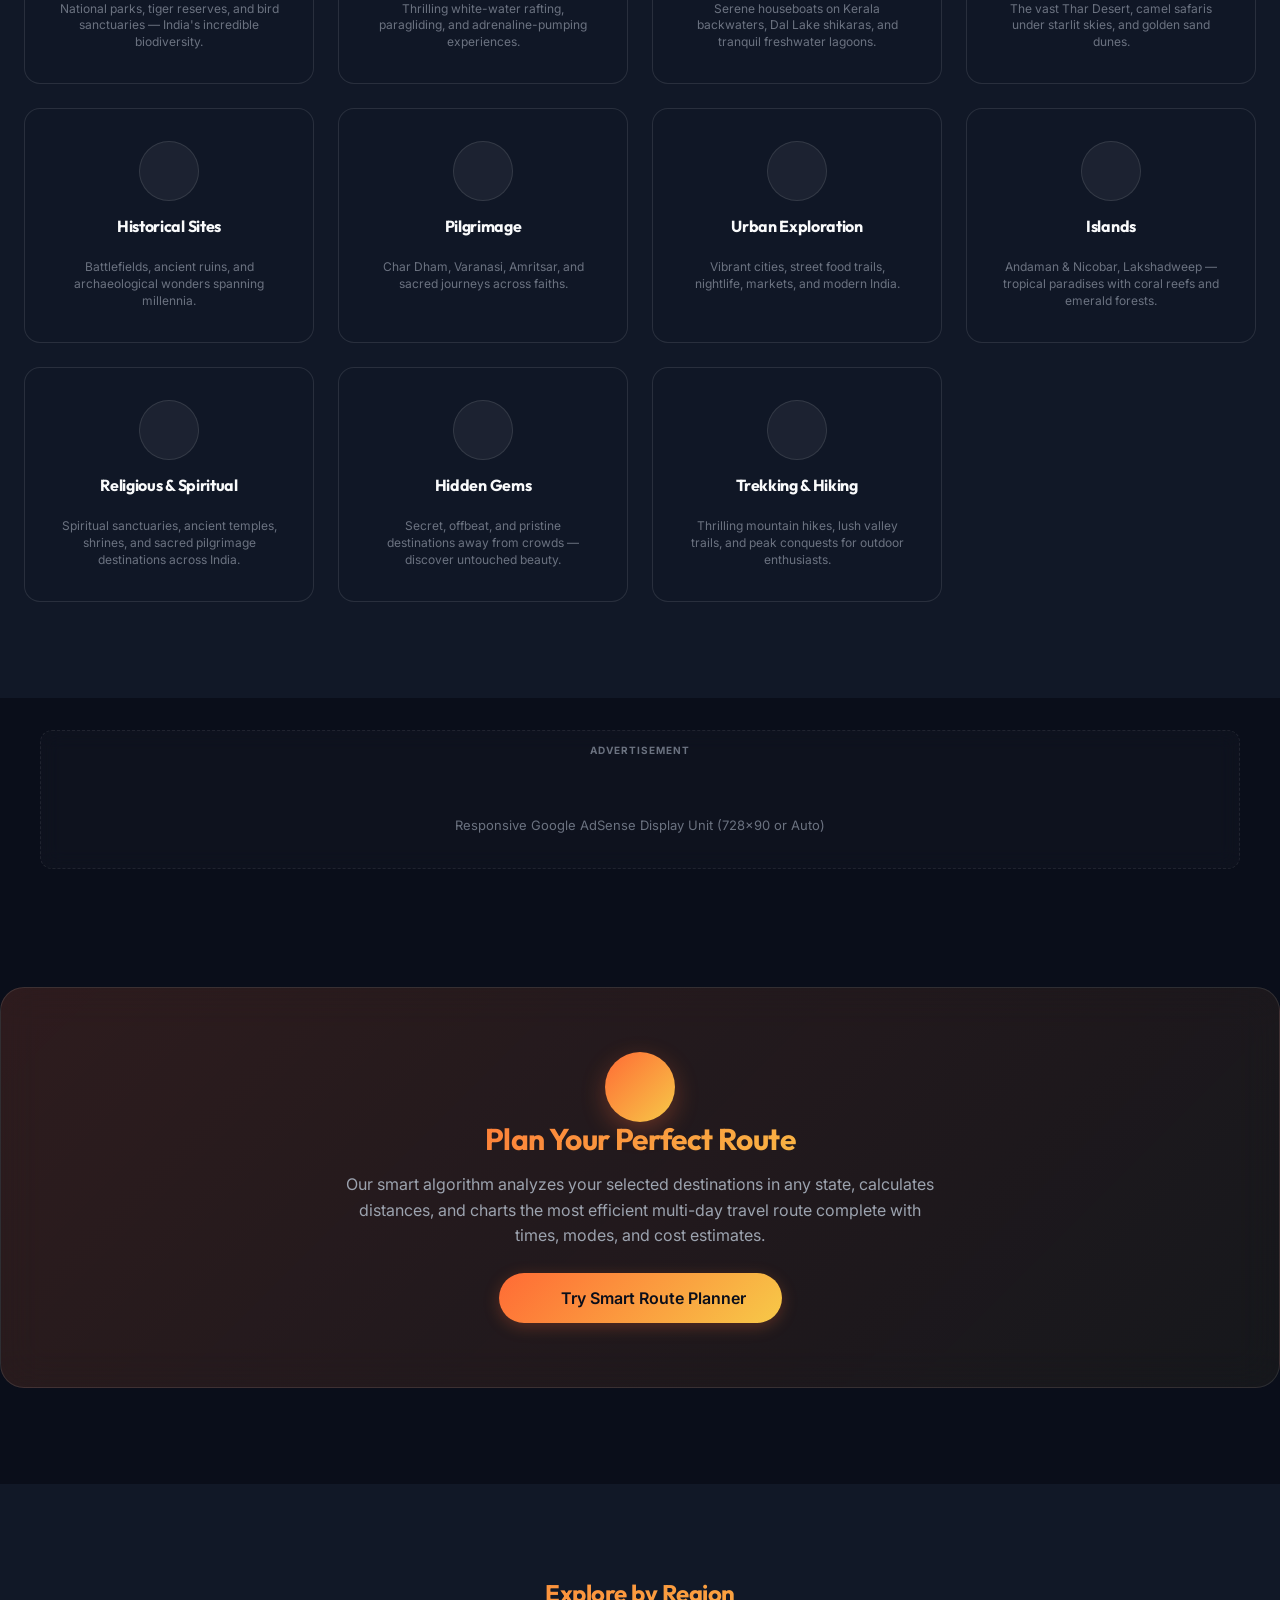
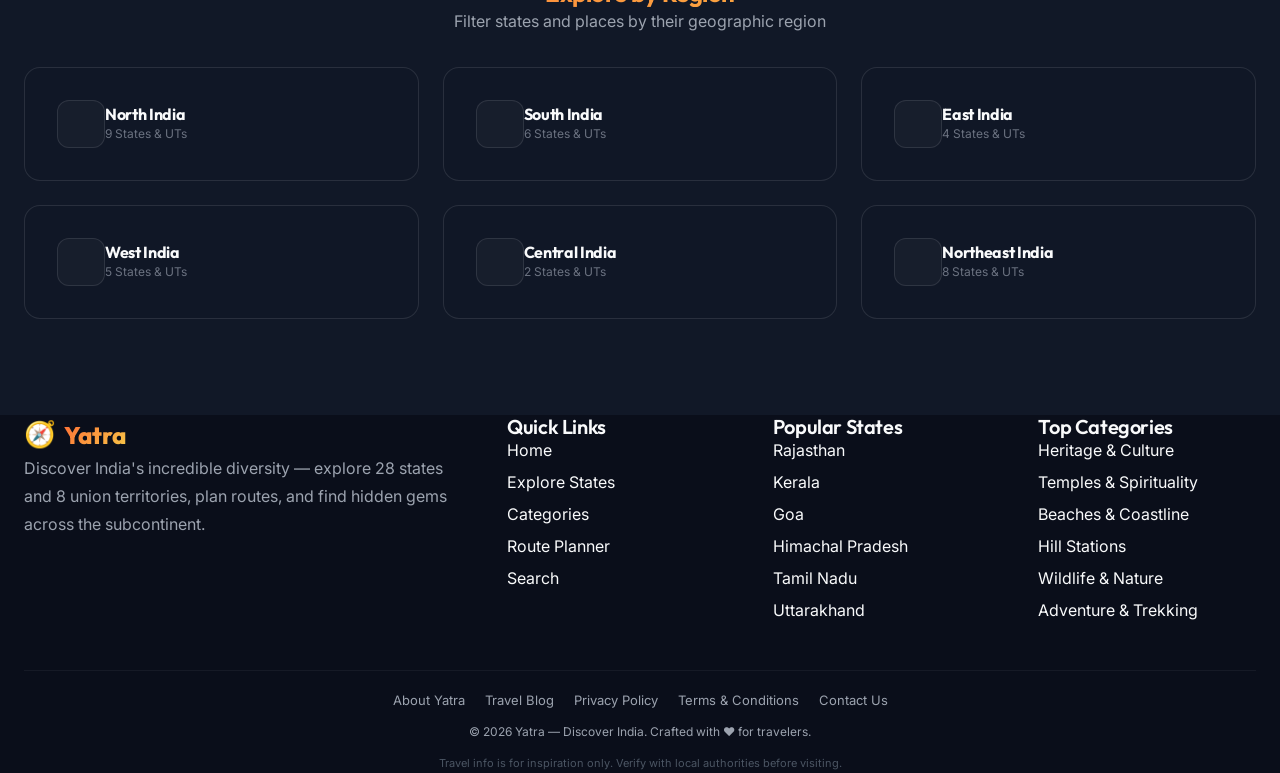
==== commit 1f24e155: "Install and configure Vercel Web Analytics ## Vercel Web Analytics Installation - Complete  Successf" ====
--- a/index.html
+++ b/index.html
@@ -13,12 +13,13 @@
   <meta name="author" content="Yatra">
   <meta name="theme-color" content="#0A0E1A">
   <meta name="robots" content="index, follow">
+  <meta name="google-site-verification" content="P2R5EuQvfyLkGsiiNIUGnmN92172y-CX1M7lmJ1ChS0" />
 
   <!-- ✅ Canonical link -->
-  <link rel="canonical" href="https://yatra.in/">
+  <link rel="canonical" href="https://yatra-tourism.vercel.app/">
 
   <meta property="og:type" content="website">
-  <meta property="og:url" content="https://yatra.in/">
+  <meta property="og:url" content="https://yatra-tourism.vercel.app/">
   <meta property="og:title" content="Yatra — Discover India, One State at a Time">
   <meta property="og:description" content="Your ultimate travel companion for exploring India.">
   <meta property="og:image" content="https://images.unsplash.com/photo-1524492412937-b28074a5d7da?w=1200&h=630&fit=crop">
@@ -74,6 +75,9 @@
   -->
   <!-- <script async src="https://pagead2.googlesyndication.com/pagead/js/adsbygoogle.js?client=ca-pub-XXXXXXXXXXXXXXXX" crossorigin="anonymous"></script> -->
 
+  <!-- ✅ Vercel Web Analytics -->
+  <script defer src="https://cdn.vercel-insights.com/v1/script.js"></script>
+
 </head>
 <body>
 
